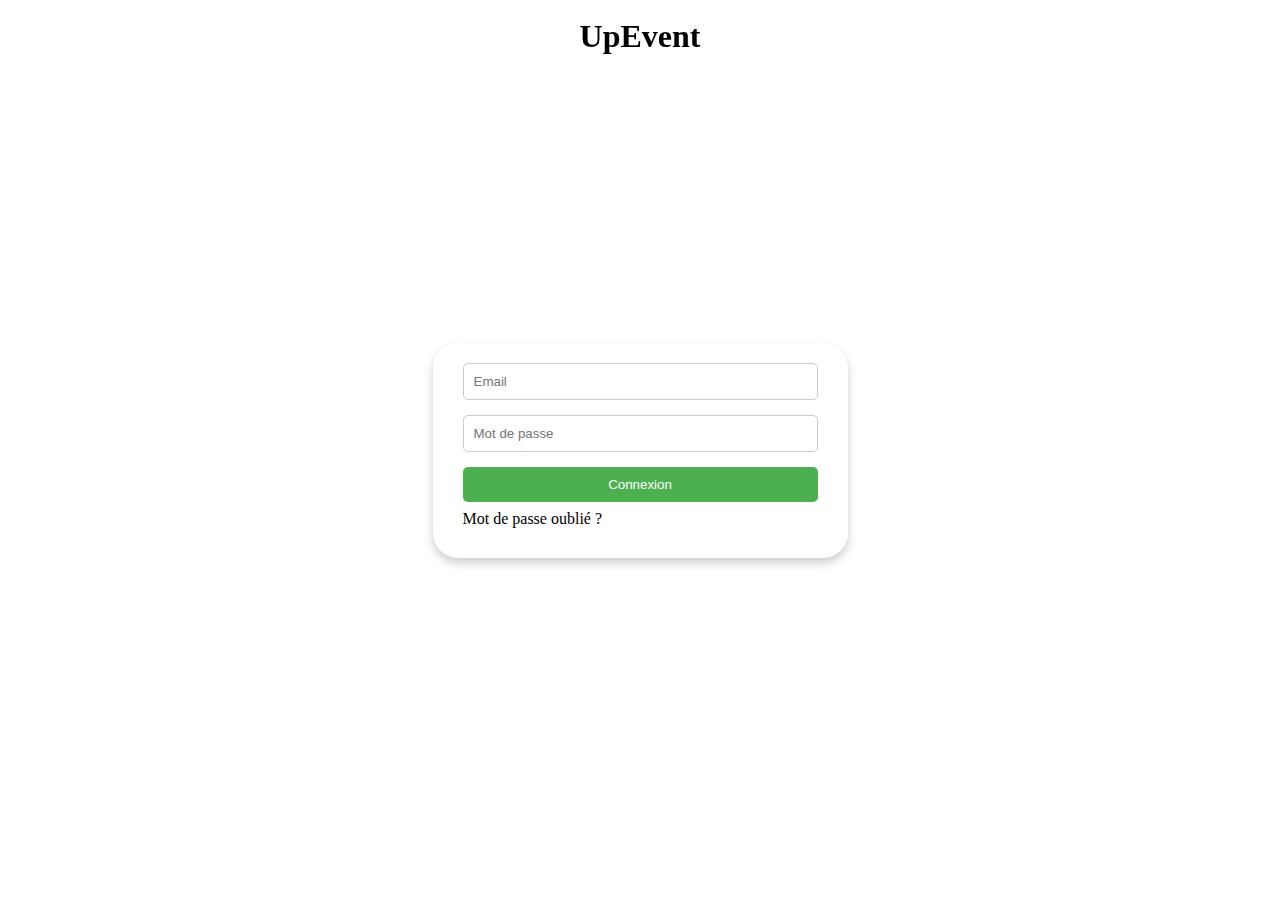
==== connexion.html @ 3c50ab84 "ajout page profil, réglage bug chemin dans les fichiers html" ====
<!DOCTYPE html>
<html lang="fr">
<head>
    <meta charset="UTF-8">
    <meta name="viewport" content="width=device-width, initial-scale=1.0">
    <title>Connexion</title>
    <link rel="stylesheet" href="./style/connexion.css">
    <link rel="stylesheet" href="https://cdnjs.cloudflare.com/ajax/libs/font-awesome/6.0.0-beta3/css/all.min.css">
</head>
<body>
    <header>
        <h1><a href="./">UpEvent</a></h1>
    </header>


    

    <form class="form-card" id="form-card" method="POST">

        <input type="email" id="email" name="email" placeholder="Email" required>
        <input type="password" id="password" name="password" placeholder="Mot de passe" required>
        <button type="submit">Connexion</button>
        <a href="./resetPassword.html">Mot de passe oublié ?</a>
    </form>

    <script src="./script/connexion.js"></script>

</body>
</html>
---- style/connexion.css ----
body{
    height: 100vh; 
    display: flex;
    align-items: center;
    justify-content: center;
    margin: 0;
}

h1 a{
    top:2%;
    left: 50%; 
    transform: translateX(-50%);
    position: fixed;
    text-decoration: none;  
    color: black;
}

a{
    text-decoration: none;  
    color: black;  
    
}

.form-card {
    max-width: 355px;
    width: 100%;
    border-radius: 25px;
    padding: 20px 30px 30px 30px;
    box-shadow: 0 5px 10px rgba(0 , 0, 0, 0.2);
    margin: 0 10px;
}

.form-card h2 {
    text-align: center;
}
.form-card input {
    width: 100%;
    padding: 10px;
    margin-bottom: 15px;
    border: 1px solid #ccc;
    border-radius: 5px;
    box-sizing: border-box;
}
.form-card button {
    width: 100%;
    padding: 10px;
    background-color: #4CAF50;
    color: white;
    border: none;
    border-radius: 5px;
    cursor: pointer;
    margin-bottom: 0.5rem;
}
.form-card button:hover {
    background-color: #45a049;
}
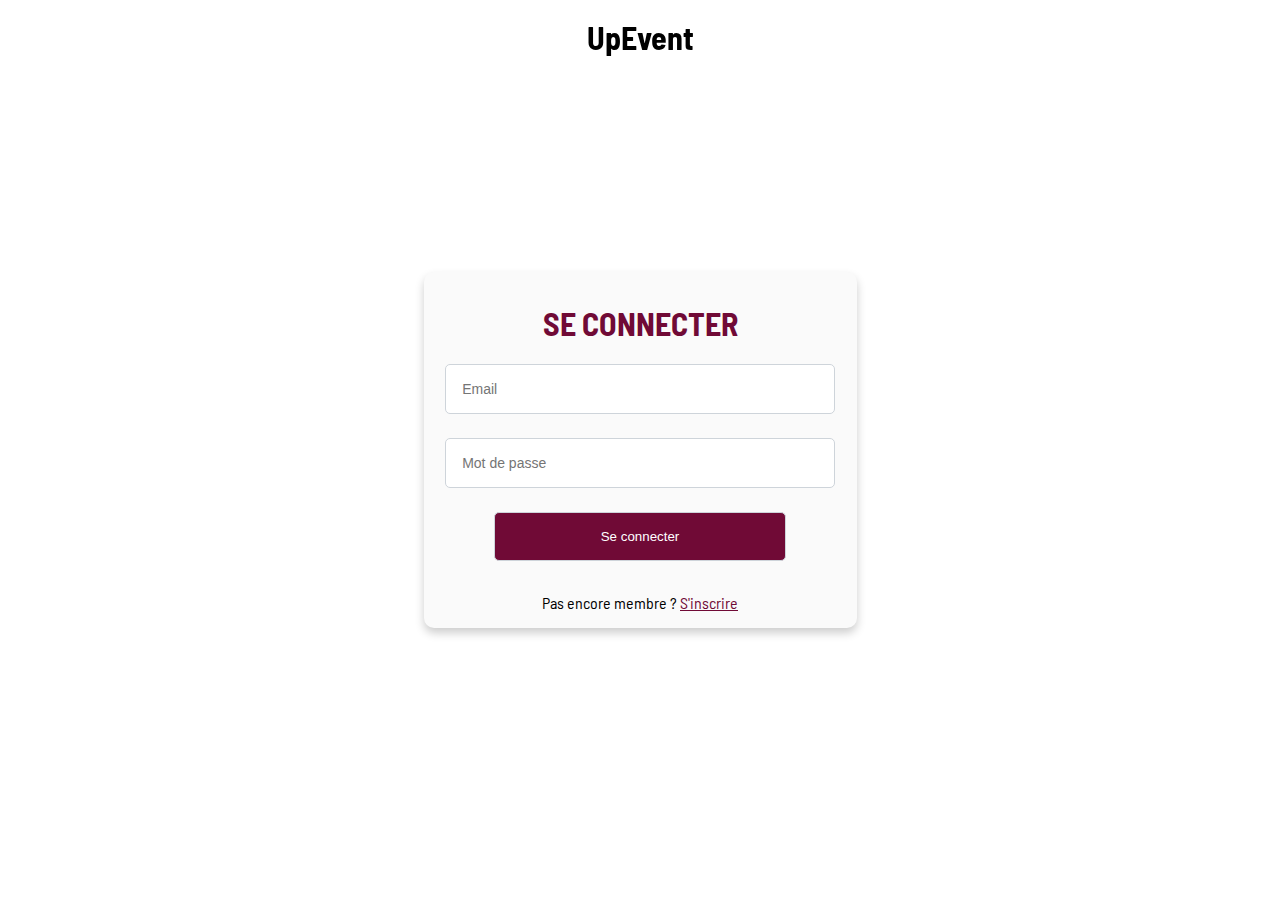
==== commit b35daa48: "style connexion inscription" ====
--- a/connexion.html
+++ b/connexion.html
@@ -1,5 +1,6 @@
 <!DOCTYPE html>
 <html lang="fr">
+
 <head>
     <meta charset="UTF-8">
     <meta name="viewport" content="width=device-width, initial-scale=1.0">
@@ -7,23 +8,29 @@
     <link rel="stylesheet" href="./style/connexion.css">
     <link rel="stylesheet" href="https://cdnjs.cloudflare.com/ajax/libs/font-awesome/6.0.0-beta3/css/all.min.css">
 </head>
+
 <body>
     <header>
         <h1><a href="./">UpEvent</a></h1>
     </header>
 
-
-    
-
-    <form class="form-card" id="form-card" method="POST">
-
-        <input type="email" id="email" name="email" placeholder="Email" required>
-        <input type="password" id="password" name="password" placeholder="Mot de passe" required>
-        <button type="submit">Connexion</button>
-        <a href="./resetPassword.html">Mot de passe oublié ?</a>
-    </form>
+    <div class="form-grip">
+        <div class="form-container">
+            <form method="post" id="form-card">
+                <h1 class="c-2">SE CONNECTER</h1>
+                <input type="email" name="email" id="email" placeholder="Email" required>
+                <input type="password" id="password" name="password" placeholder="Mot de passe" required>
+                <div class="f j-c" id="submit-container">
+                    <button type="submit">Se connecter</button>
+                </div>
+                <p id="error-form" class="error-form"></p>
+                <p class="lien">Pas encore membre ? <a href="./inscription.html">S'inscrire</a></p>
+            </form>
+        </div>
+    </div>
 
     <script src="./script/connexion.js"></script>
 
 </body>
+
 </html>--- a/style/connexion.css
+++ b/style/connexion.css
@@ -1,9 +1,12 @@
+@import url('https://fonts.googleapis.com/css2?family=Barlow+Semi+Condensed&display=swap');
+
 body{
     height: 100vh; 
     display: flex;
     align-items: center;
     justify-content: center;
     margin: 0;
+    font-family: 'Barlow Semi Condensed', sans-serif;
 }
 
 h1 a{
@@ -15,42 +18,155 @@
     color: black;
 }
 
-a{
-    text-decoration: none;  
-    color: black;  
-    
+.c-1 {
+    color: #400521;
 }
 
-.form-card {
-    max-width: 355px;
-    width: 100%;
-    border-radius: 25px;
-    padding: 20px 30px 30px 30px;
-    box-shadow: 0 5px 10px rgba(0 , 0, 0, 0.2);
-    margin: 0 10px;
+.c-2 {
+    color: #700a36;
 }
 
-.form-card h2 {
+.f {
+    display: flex;
+}
+
+.j-c {
+    justify-content: center;
+}
+
+.error-form {
+    color: red;
+    display: none;
+    text-align: center;
+    margin-bottom: 0;
+}
+
+.form-container {
+    width: 90%;
+}
+
+.form-container h1 {
+    text-align: center;
+    margin-top: 2rem;
+}
+
+@keyframes spin {
+    0% {
+        transform: rotate(0deg);
+    }
+
+    100% {
+        transform: rotate(360deg);
+    }
+}
+
+#loading {
+    animation: spin 1.5s linear infinite;
+}
+
+#validate-form {
+    position: absolute;
+    width: 100%;
+    height: 100%;
+    background-color: #fafafab9;
+    z-index: 2;
+    display: none;
+}
+
+#valid-form {
+    display: none;
+}
+
+#contactForm h1 {
+    display: none;
+}
+
+.form-container input,
+.form-container textarea,
+.form-container select {
+    width: 100%;
+    padding: 1rem;
+    margin-bottom: 1.5rem;
+    border: 1px solid #ced4da;
+    box-sizing: border-box;
+    color: #212529;
+    font-size: 14px;
+    transition: outline-color 0.3s ease, box-shadow 0.3s ease;
+    background: #fff;
+    border-radius: 5px;
+}
+
+.form-container select.placeholder {
+    color: gray;
+}
+
+.form-container textarea {
+    height: 150px;
+    resize: vertical;
+}
+
+.form-container input:focus,
+.form-container textarea:focus,
+.form-container select:focus {
+    outline: 1px solid #700a36;
+    box-shadow: 0 0 8px #700a369a;
+}
+
+.name-container {
+    display: flex;
+    gap: 1.5rem;
+}
+
+.name-container input {
+    width: 100%;
+}
+
+.form-container button[type="submit"] {
+    width: 75%;
+    padding: 1rem;
+    background-color: #700a36;
+    color: #fff;
+    border: 1px solid #ced4da;
+    cursor: pointer;
+    transition: outline-color 0.3s ease, box-shadow 0.3s ease;
+    border-radius: 5px;
+}
+
+.form-container button[type="submit"]:hover {
+    background-color: #400521;
+    outline: 1px solid #700a36;
+    box-shadow: 0 0 8px #700a369a;
+}
+
+.form-grip {
+    display: flex;
+    justify-content: center;
+    align-items: center;
+    background: #fafafa;
+    position: relative;
+    border-radius: 10px;
+    box-shadow: 0 5px 10px rgba(0 , 0, 0, 0.2);
+}
+
+#submit-container{
+    margin-bottom: 2rem;
+}
+
+.lien{
     text-align: center;
 }
-.form-card input {
-    width: 100%;
-    padding: 10px;
-    margin-bottom: 15px;
-    border: 1px solid #ccc;
-    border-radius: 5px;
-    box-sizing: border-box;
+
+.lien a{
+    color: #700a36;
 }
-.form-card button {
-    width: 100%;
-    padding: 10px;
-    background-color: #4CAF50;
-    color: white;
-    border: none;
-    border-radius: 5px;
-    cursor: pointer;
-    margin-bottom: 0.5rem;
+
+.lien a:hover{
+    color: #400521;
 }
-.form-card button:hover {
-    background-color: #45a049;
+
+.error-form{
+    color: red;
+    display: none;
+    text-align: center;
+    margin-bottom: 0;
 }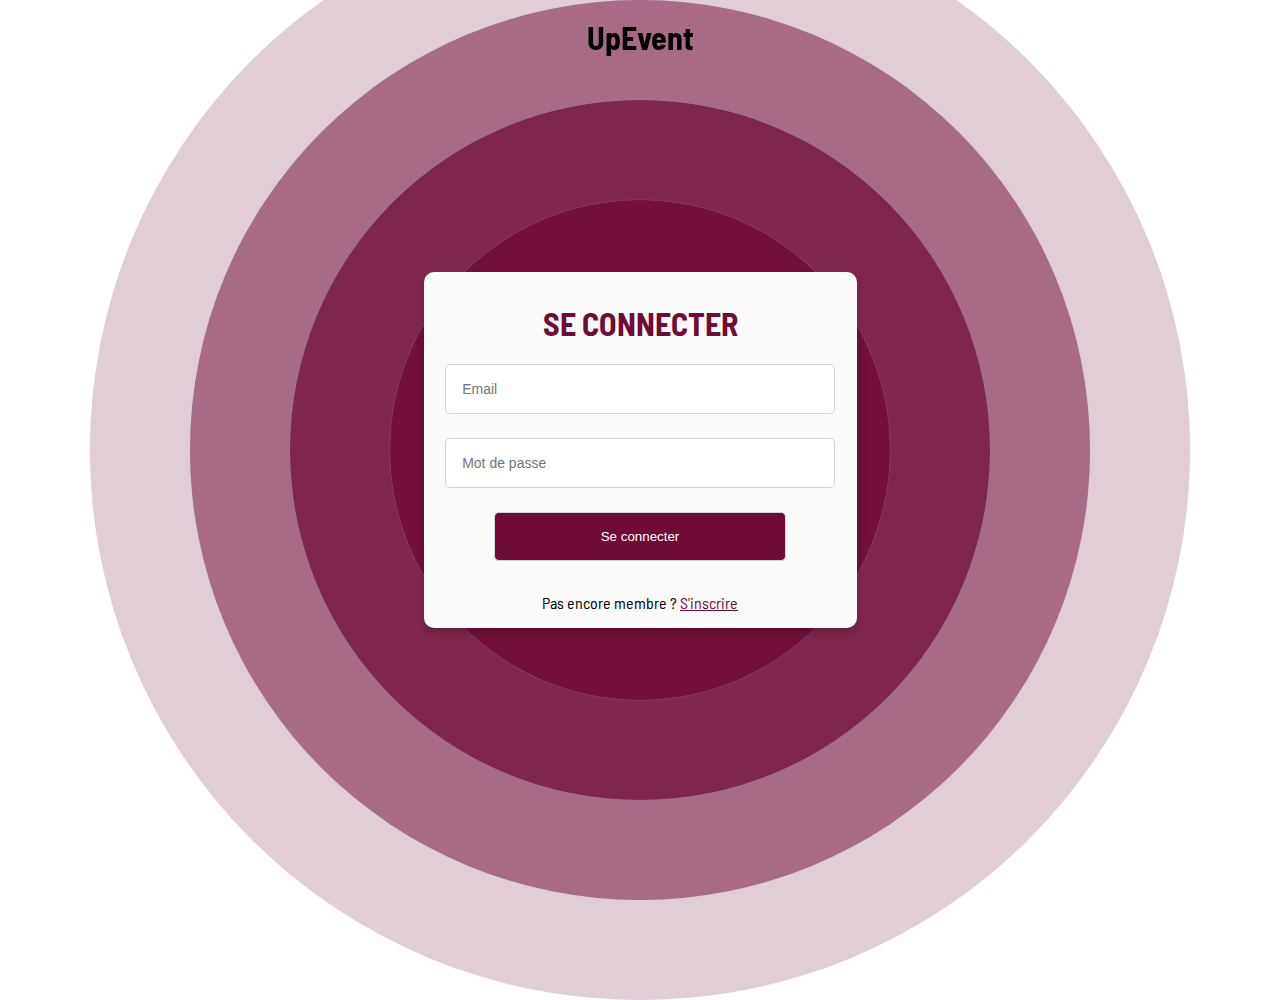
==== commit d6160b1e: "conflits" ====
--- a/connexion.html
+++ b/connexion.html
@@ -7,12 +7,116 @@
     <title>Connexion</title>
     <link rel="stylesheet" href="./style/connexion.css">
     <link rel="stylesheet" href="https://cdnjs.cloudflare.com/ajax/libs/font-awesome/6.0.0-beta3/css/all.min.css">
+    <style>
+        .circle {
+            position: absolute;
+            border-radius: 50%;
+            background: #700A36;
+            animation: ripple 15s infinite;
+            box-shadow: 0px 0px 1px 0px #7bb3d8;
+        }
+        
+        .small {
+            width: 300px;
+            height: 300px;
+            /*
+            left: -100px;
+            bottom: -100px;
+            */
+        }
+        
+        .medium {
+            width: 500px;
+            height: 500px;
+            /*
+            left: -200px;
+            bottom: -200px;
+            */
+        }
+        
+        .large {
+            width: 700px;
+            height: 700px;
+            /*
+            left: -300px;
+            bottom: -300px;
+            */
+        }
+        
+        .xlarge {
+            width: 900px;
+            height: 900px;
+            /*
+            left: -400px;
+            bottom: -400px;
+            */
+        }
+        
+        .xxlarge {
+            width: 1100px;
+            height: 1100px;
+            /*
+            left: -500px;
+            bottom: -500px;
+            */
+        }
+        
+        .shade1 {
+            opacity: 0.2;
+        }
+        
+        .shade2 {
+            opacity: 0.5;
+        }
+        
+        .shade3 {
+            opacity: 0.7;
+        }
+        
+        .shade4 {
+            opacity: 0.8;
+        }
+        
+        .shade5 {
+            opacity: 0.9;
+        }
+        
+        .ripple-background {
+            z-index: -100;
+            position: absolute;
+            display: grid;
+            place-items: center;
+            height: 100%;
+            width: 100%;
+            margin: 0;
+        }
+        
+        @keyframes ripple {
+            0% {
+                transform: scale(0.8);
+            }
+            50% {
+                transform: scale(1.2);
+            }
+            100% {
+                transform: scale(0.8);
+            }
+        }
+    </style>
 </head>
 
 <body>
     <header>
         <h1><a href="./">UpEvent</a></h1>
     </header>
+
+    <div class="ripple-background">
+        <div class="circle xxlarge shade1"></div>
+        <div class="circle xlarge shade2"></div>
+        <div class="circle large shade3"></div>
+        <div class="circle medium shade4"></div>
+        <div class="circle small shade5"></div>
+    </div>
 
     <div class="form-grip">
         <div class="form-container">
--- a/style/connexion.css
+++ b/style/connexion.css
@@ -1,20 +1,20 @@
 @import url('https://fonts.googleapis.com/css2?family=Barlow+Semi+Condensed&display=swap');
-
-body{
-    height: 100vh; 
+body {
+    height: 100vh;
     display: flex;
     align-items: center;
     justify-content: center;
     margin: 0;
     font-family: 'Barlow Semi Condensed', sans-serif;
+    overflow: hidden;
 }
 
-h1 a{
-    top:2%;
-    left: 50%; 
+h1 a {
+    top: 2%;
+    left: 50%;
     transform: translateX(-50%);
     position: fixed;
-    text-decoration: none;  
+    text-decoration: none;
     color: black;
 }
 
@@ -54,7 +54,6 @@
     0% {
         transform: rotate(0deg);
     }
-
     100% {
         transform: rotate(360deg);
     }
@@ -145,26 +144,26 @@
     background: #fafafa;
     position: relative;
     border-radius: 10px;
-    box-shadow: 0 5px 10px rgba(0 , 0, 0, 0.2);
+    box-shadow: 0 5px 10px rgba(0, 0, 0, 0.2);
 }
 
-#submit-container{
+#submit-container {
     margin-bottom: 2rem;
 }
 
-.lien{
+.lien {
     text-align: center;
 }
 
-.lien a{
+.lien a {
     color: #700a36;
 }
 
-.lien a:hover{
+.lien a:hover {
     color: #400521;
 }
 
-.error-form{
+.error-form {
     color: red;
     display: none;
     text-align: center;
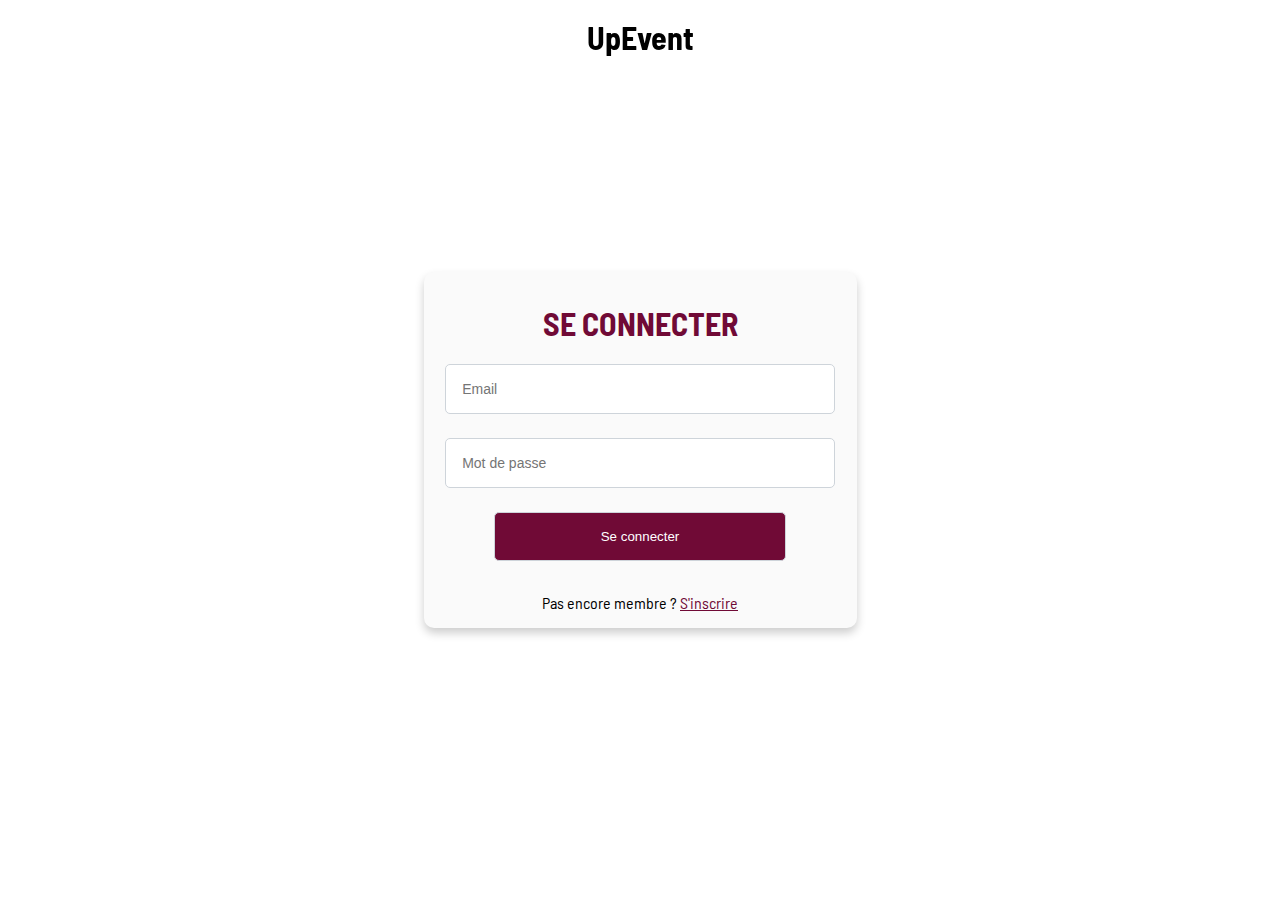
==== commit e47b5332: "maj" ====
--- a/connexion.html
+++ b/connexion.html
@@ -7,116 +7,12 @@
     <title>Connexion</title>
     <link rel="stylesheet" href="./style/connexion.css">
     <link rel="stylesheet" href="https://cdnjs.cloudflare.com/ajax/libs/font-awesome/6.0.0-beta3/css/all.min.css">
-    <style>
-        .circle {
-            position: absolute;
-            border-radius: 50%;
-            background: #700A36;
-            animation: ripple 15s infinite;
-            box-shadow: 0px 0px 1px 0px #7bb3d8;
-        }
-        
-        .small {
-            width: 300px;
-            height: 300px;
-            /*
-            left: -100px;
-            bottom: -100px;
-            */
-        }
-        
-        .medium {
-            width: 500px;
-            height: 500px;
-            /*
-            left: -200px;
-            bottom: -200px;
-            */
-        }
-        
-        .large {
-            width: 700px;
-            height: 700px;
-            /*
-            left: -300px;
-            bottom: -300px;
-            */
-        }
-        
-        .xlarge {
-            width: 900px;
-            height: 900px;
-            /*
-            left: -400px;
-            bottom: -400px;
-            */
-        }
-        
-        .xxlarge {
-            width: 1100px;
-            height: 1100px;
-            /*
-            left: -500px;
-            bottom: -500px;
-            */
-        }
-        
-        .shade1 {
-            opacity: 0.2;
-        }
-        
-        .shade2 {
-            opacity: 0.5;
-        }
-        
-        .shade3 {
-            opacity: 0.7;
-        }
-        
-        .shade4 {
-            opacity: 0.8;
-        }
-        
-        .shade5 {
-            opacity: 0.9;
-        }
-        
-        .ripple-background {
-            z-index: -100;
-            position: absolute;
-            display: grid;
-            place-items: center;
-            height: 100%;
-            width: 100%;
-            margin: 0;
-        }
-        
-        @keyframes ripple {
-            0% {
-                transform: scale(0.8);
-            }
-            50% {
-                transform: scale(1.2);
-            }
-            100% {
-                transform: scale(0.8);
-            }
-        }
-    </style>
 </head>
 
 <body>
     <header>
         <h1><a href="./">UpEvent</a></h1>
     </header>
-
-    <div class="ripple-background">
-        <div class="circle xxlarge shade1"></div>
-        <div class="circle xlarge shade2"></div>
-        <div class="circle large shade3"></div>
-        <div class="circle medium shade4"></div>
-        <div class="circle small shade5"></div>
-    </div>
 
     <div class="form-grip">
         <div class="form-container">
--- a/style/connexion.css
+++ b/style/connexion.css
@@ -1,20 +1,20 @@
 @import url('https://fonts.googleapis.com/css2?family=Barlow+Semi+Condensed&display=swap');
-body {
-    height: 100vh;
+
+body{
+    height: 100vh; 
     display: flex;
     align-items: center;
     justify-content: center;
     margin: 0;
     font-family: 'Barlow Semi Condensed', sans-serif;
-    overflow: hidden;
 }
 
-h1 a {
-    top: 2%;
-    left: 50%;
+h1 a{
+    top:2%;
+    left: 50%; 
     transform: translateX(-50%);
     position: fixed;
-    text-decoration: none;
+    text-decoration: none;  
     color: black;
 }
 
@@ -54,6 +54,7 @@
     0% {
         transform: rotate(0deg);
     }
+
     100% {
         transform: rotate(360deg);
     }
@@ -144,26 +145,27 @@
     background: #fafafa;
     position: relative;
     border-radius: 10px;
-    box-shadow: 0 5px 10px rgba(0, 0, 0, 0.2);
+    box-shadow: 0 5px 10px rgba(0 , 0, 0, 0.2);
+    margin: auto 1rem;
 }
 
-#submit-container {
+#submit-container{
     margin-bottom: 2rem;
 }
 
-.lien {
+.lien{
     text-align: center;
 }
 
-.lien a {
+.lien a{
     color: #700a36;
 }
 
-.lien a:hover {
+.lien a:hover{
     color: #400521;
 }
 
-.error-form {
+.error-form{
     color: red;
     display: none;
     text-align: center;
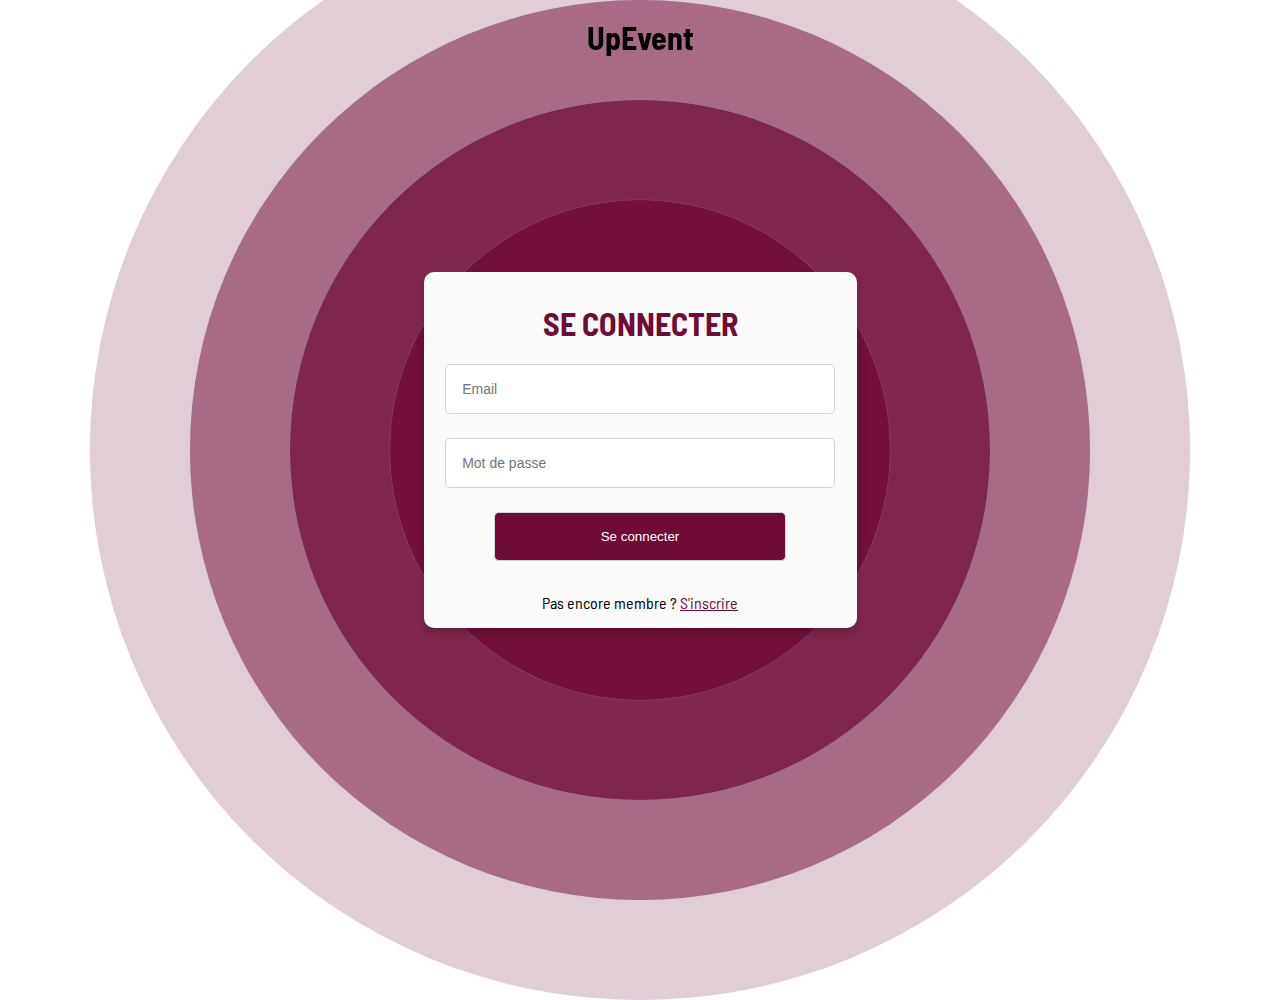
==== commit 318e95b6: "conflits" ====
--- a/connexion.html
+++ b/connexion.html
@@ -7,12 +7,117 @@
     <title>Connexion</title>
     <link rel="stylesheet" href="./style/connexion.css">
     <link rel="stylesheet" href="https://cdnjs.cloudflare.com/ajax/libs/font-awesome/6.0.0-beta3/css/all.min.css">
+    <link rel="icon" href="./assets/favicon.ico" type="image/x-icon">
+    <style>
+        .circle {
+            position: absolute;
+            border-radius: 50%;
+            background: #700A36;
+            animation: ripple 15s infinite;
+            box-shadow: 0px 0px 1px 0px #7bb3d8;
+        }
+        
+        .small {
+            width: 300px;
+            height: 300px;
+            /*
+            left: -100px;
+            bottom: -100px;
+            */
+        }
+        
+        .medium {
+            width: 500px;
+            height: 500px;
+            /*
+            left: -200px;
+            bottom: -200px;
+            */
+        }
+        
+        .large {
+            width: 700px;
+            height: 700px;
+            /*
+            left: -300px;
+            bottom: -300px;
+            */
+        }
+        
+        .xlarge {
+            width: 900px;
+            height: 900px;
+            /*
+            left: -400px;
+            bottom: -400px;
+            */
+        }
+        
+        .xxlarge {
+            width: 1100px;
+            height: 1100px;
+            /*
+            left: -500px;
+            bottom: -500px;
+            */
+        }
+        
+        .shade1 {
+            opacity: 0.2;
+        }
+        
+        .shade2 {
+            opacity: 0.5;
+        }
+        
+        .shade3 {
+            opacity: 0.7;
+        }
+        
+        .shade4 {
+            opacity: 0.8;
+        }
+        
+        .shade5 {
+            opacity: 0.9;
+        }
+        
+        .ripple-background {
+            z-index: -100;
+            position: absolute;
+            display: grid;
+            place-items: center;
+            height: 100%;
+            width: 100%;
+            margin: 0;
+        }
+        
+        @keyframes ripple {
+            0% {
+                transform: scale(0.8);
+            }
+            50% {
+                transform: scale(1.2);
+            }
+            100% {
+                transform: scale(0.8);
+            }
+        }
+    </style>
 </head>
 
 <body>
     <header>
         <h1><a href="./">UpEvent</a></h1>
     </header>
+
+    <div class="ripple-background">
+        <div class="circle xxlarge shade1"></div>
+        <div class="circle xlarge shade2"></div>
+        <div class="circle large shade3"></div>
+        <div class="circle medium shade4"></div>
+        <div class="circle small shade5"></div>
+    </div>
 
     <div class="form-grip">
         <div class="form-container">
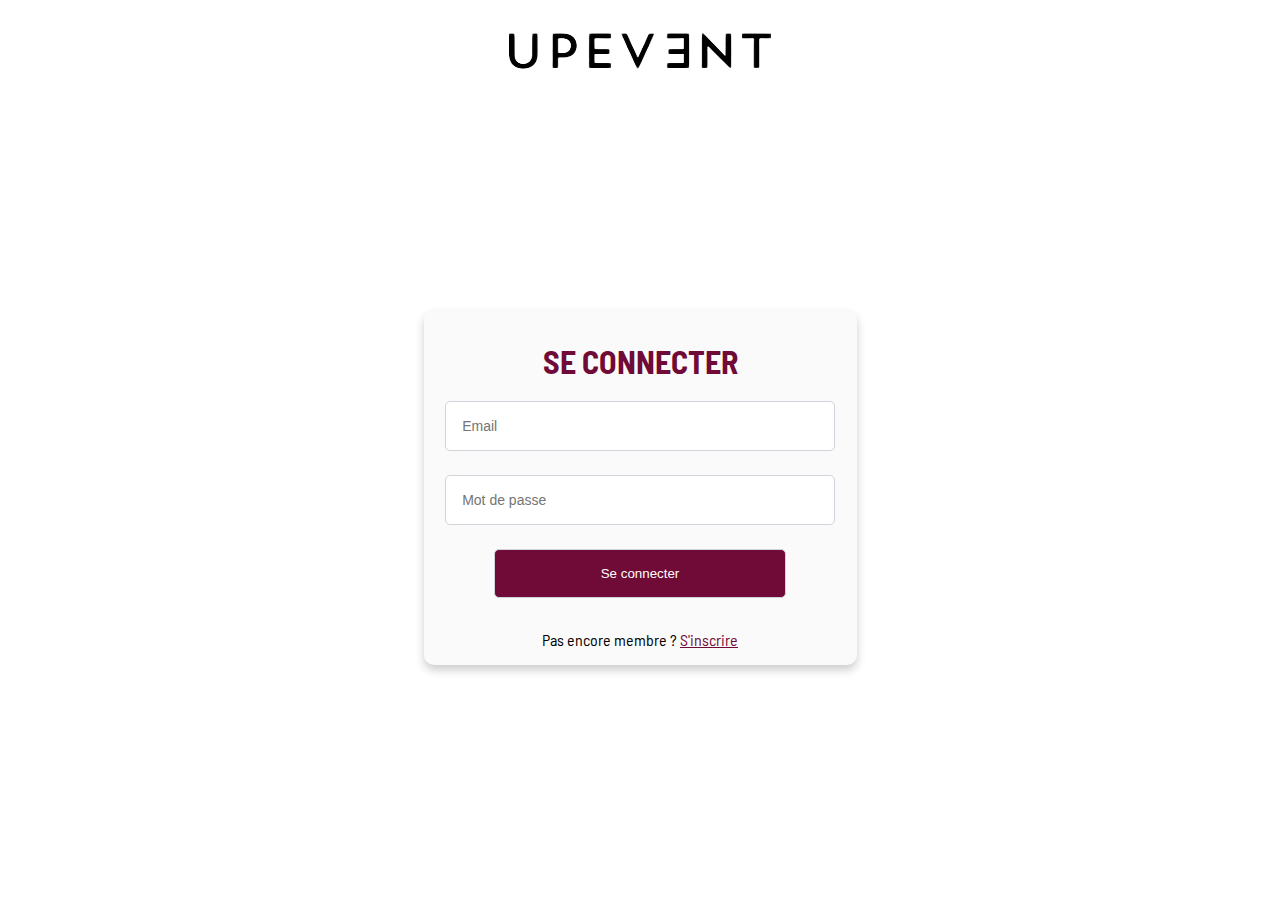
==== commit 5a1aa881: "ajout bouton retour, style amélioré, media query modifié, évènements 100% fonctionnel" ====
--- a/connexion.html
+++ b/connexion.html
@@ -108,7 +108,7 @@
 
 <body>
     <header>
-        <h1><a href="./">UpEvent</a></h1>
+        <a href="./"><img src="./assets/UPEVENT_invert-RBG.png"></a>
     </header>
 
     <div class="ripple-background">
--- a/style/connexion.css
+++ b/style/connexion.css
@@ -1,20 +1,27 @@
 @import url('https://fonts.googleapis.com/css2?family=Barlow+Semi+Condensed&display=swap');
-
-body{
-    height: 100vh; 
+body {
+    height: 100vh;
     display: flex;
     align-items: center;
     justify-content: center;
     margin: 0;
     font-family: 'Barlow Semi Condensed', sans-serif;
+    overflow: hidden;
+    flex-direction: column;
 }
 
-h1 a{
-    top:2%;
-    left: 50%; 
+header{
+    display: flex;
+    justify-content: center;
+    margin-top: 1.5rem;
+}
+
+h1 a {
+    top: 2%;
+    left: 50%;
     transform: translateX(-50%);
     position: fixed;
-    text-decoration: none;  
+    text-decoration: none;
     color: black;
 }
 
@@ -54,7 +61,6 @@
     0% {
         transform: rotate(0deg);
     }
-
     100% {
         transform: rotate(360deg);
     }
@@ -145,29 +151,36 @@
     background: #fafafa;
     position: relative;
     border-radius: 10px;
-    box-shadow: 0 5px 10px rgba(0 , 0, 0, 0.2);
+    box-shadow: 0 5px 10px rgba(0, 0, 0, 0.2);
+    box-shadow: 0 5px 10px rgba(0, 0, 0, 0.2);
     margin: auto 1rem;
 }
 
-#submit-container{
+#submit-container {
     margin-bottom: 2rem;
 }
 
-.lien{
+.lien {
     text-align: center;
 }
 
-.lien a{
+.lien a {
     color: #700a36;
 }
 
-.lien a:hover{
+.lien a:hover {
     color: #400521;
 }
 
-.error-form{
+.error-form {
     color: red;
     display: none;
     text-align: center;
     margin-bottom: 0;
+}
+
+@media (max-width :1280px) {
+    .ripple-background{
+        display: none !important;
+    }
 }